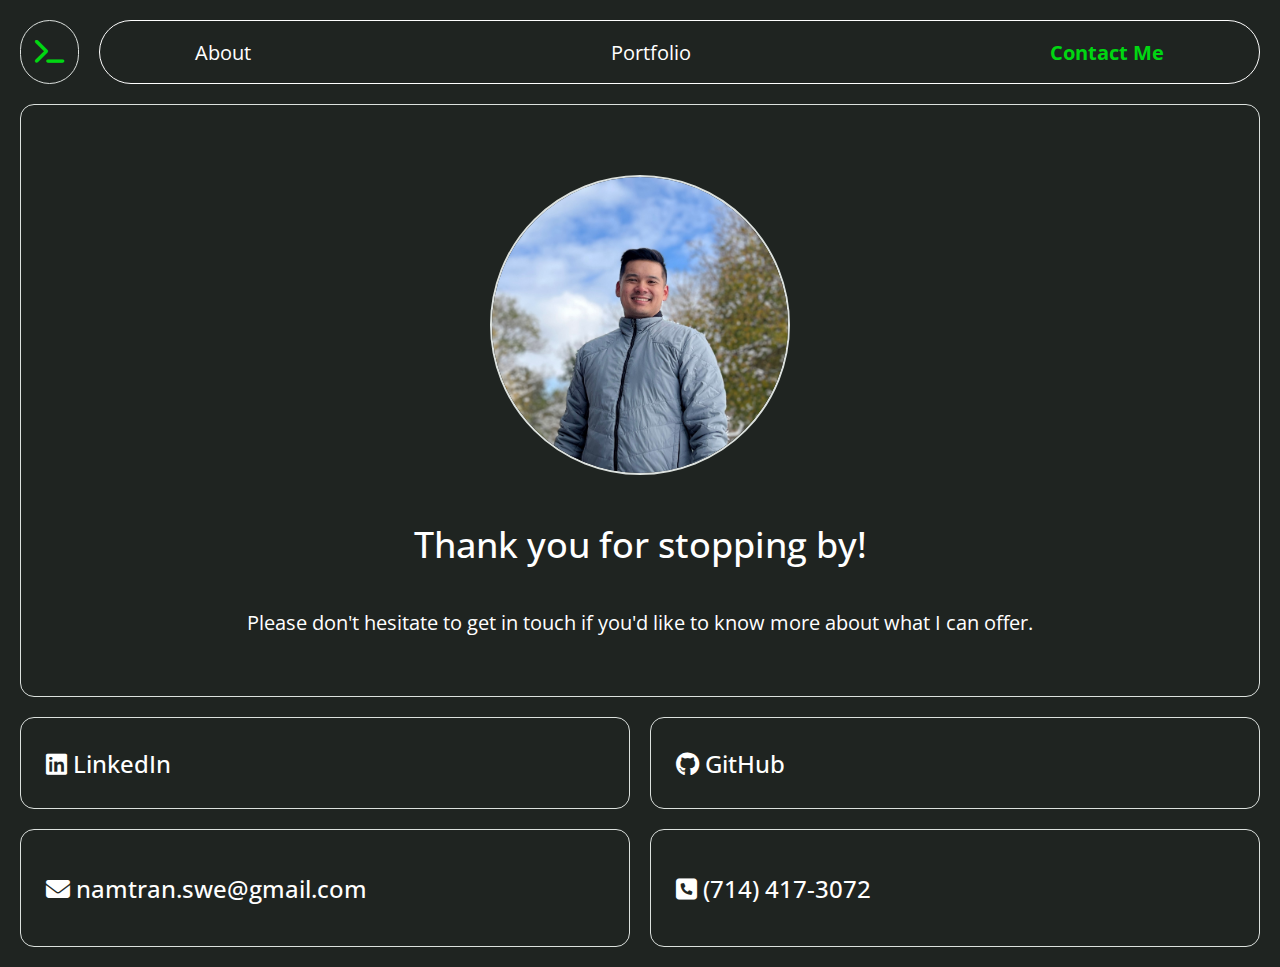
==== contact.html @ c4665171 "added contact page and removed unnecessary images" ====
<!DOCTYPE html>
<html lang="en">
<head>
    <meta charset="UTF-8">
    <meta name="viewport" content="width=device-width, initial-scale=1.0">
    <link rel="stylesheet" href="https://cdnjs.cloudflare.com/ajax/libs/font-awesome/6.5.2/css/all.min.css">
    <link rel="stylesheet" href="styles.css">
    <title>Contact Me | Nam Tran</title>
</head>
<body>

    <nav>
        <div class="logo">
            <i class="fa-solid fa-terminal"></i>
        </div>
        <div class="links">
            <a href="index.html">About</a>
            <a href="#">Portfolio</a>
            <a href="contact.html" class="desktop-content active">Contact Me</a>
            <a href="contact.html" class="mobile-content active">Contact</a>
        </div>
    </nav>
    
    <div class="contact">
        <div class="contact-picture">
            <img src="assets/IMG_9115.jpg" alt="contact picture">
        </div>
        <h2>Thank you for stopping by!</h2>
        <p>Please don't hesitate to get in touch if you'd like to know more about what I can offer.</p>
    </div>

    <div class="methods">
        <div class="item">
            <a href="https://www.linkedin.com/in/namtran-swe" target="_blank"><i class="fa-brands fa-linkedin"></i> LinkedIn</a>
        </div>
        <div class="item">
            <a href="https://github.com/namtran-swe" target="_blank"><i class="fa-brands fa-github"></i> GitHub</a>
        </div>
        <div class="item">
            <div class="non-link" id="email-contact"><i class="fa-solid fa-envelope"></i> namtran.swe@gmail.com</div>
        </div>
        <div class="item">
            <div class="non-link" id="phone-contact"><i class="fa-solid fa-square-phone"></i> (714) 417-3072</div>
        </div>
    </div>

    <script src="script.js"></script>
</body>
</html>
---- styles.css ----
@import url('https://fonts.googleapis.com/css2?family=Open+Sans:ital,wght@0,300..800;1,300..800&display=swap');


:root {
    --eerie-black: #1F2421;
    --caribbean-current: #216869;
    --tiffany-blue: #83C6C7;
    --jungle-green: #49A078;
    --cambridge-blue: #9CC5A1;
    --platinum: #DCE1DE;

    --lime-green: #00D712;
}

* {
    margin: 0;
    padding: 0;
    box-sizing: border-box;
    font-family: "Open Sans", sans-serif;
}

.desktop-content {
    display: block;
}

.mobile-content {
    display: none;
}

a {
    text-decoration: none;
    color: #fff;
    transition: all 0.3s ease;
}

a:hover {
    color: var(--lime-green);
}

body {
    background: var(--eerie-black);
    padding: 20px;
    animation: fadeInAnimation ease 2s;
}

nav {
    display: flex;
    gap: 20px;
}

nav .logo {
    height: 64px;
    width: 64px;
    background: var(--eerie-black);
    border: 1px solid var(--platinum);
    border-radius: 48px;
    display: flex;
    align-items: center;
    justify-content: center;
}

nav .logo {
    font-size: 26px;
    color: var(--lime-green);
}

nav .links {
    height: 64px;
    display: flex;
    align-items: center;
    justify-content: space-between;
    width: 100%;
    padding: 0 95px;
    background: var(--eerie-black);
    border: 1px solid #fff;
    border-radius: 48px;
}

nav .links a {
    font-size: 20px;
}

nav .links a.active {
    font-weight: bold;
    color: var(--lime-green);
}

.about {
    display: flex;
    align-items: center;
    justify-content: space-between;
    padding: 60px 42px;
    background: var(--eerie-black);
    border: 1px solid var(--platinum);
    border-radius: 14px;
    margin-top: 20px;
}

.about .left h3 {
    color: #fff;
    font-size: 24px;
    font-weight: 400;
}

.about .left .info {
    margin-top: 70px;
    display: flex;
    flex-direction: column;
    gap: 20px;
}

.about .left .info h2 {
    font-size: 36px;
    color: #fff;
    font-weight: 500;
}

.about .left .info p {
    font-size: 20px;
    color: #fff;
}

.about .left .info .buttons {
    display: flex;
    gap: 14px;
}

.about .left .info .buttons button {
    font-size: 16px;
    padding: 6px 10px;
    border-radius: 7px;
    display: flex;
    align-items: center;
    gap: 8px;
    cursor: pointer;
    transition: all 0.3s ease;
}

.about .left .info .buttons button.hire {
    color: #fff;
    background: green;
    border: 1px solid var(--platinum);
}

.about .left .info .buttons button.hire:hover {
    background: var(--jungle-green);
}

.about .left .info .buttons button.email,
.about .left .info .buttons button.resume {
    color: #fff;
    border: 1px solid var(--platinum);
    background: var(--caribbean-current);
}

.about .left .info .buttons button.email:hover,
.about .left .info .buttons button.resume:hover {
    background: var(--tiffany-blue);
}

.about .right a.online, footer a.online {
    display: flex;
    align-items: center;
    justify-content: center;
    gap: 10px;
    background: black;
    border: 1px solid var(--platinum);
    padding: 4px 15px;
    border-radius: 14px;
    font-size: 13px;
}

.about .right a.online i, footer a.online i {
    color: green;
    font-size: 9px;
}

.about .right img {
    width: 200px;
    height: 200px;
    border-radius: 50%;
    border: 2px solid var(--platinum);
    object-fit: cover;
    margin-top: 10px;
}

.contact {
    display: flex;
    align-items: center;
    justify-content: space-between;
    padding: 60px 42px;
    background: var(--eerie-black);
    border: 1px solid var(--platinum);
    border-radius: 14px;
    margin-top: 20px;
    margin-bottom: 20px;
    flex-direction: column;
    gap: 40px;
}

.contact .contact-picture img {
    width: 300px;
    height: 300px;
    border-radius: 50%;
    border: 2px solid var(--platinum);
    object-fit: cover;
    margin-top: 10px;
}

.contact h2 {
    color: #fff;
    font-size: 36px;
    font-weight: 500;
}

.contact p {
    font-size: 20px;
    color: #fff;
}

.works {
    display: flex;
    gap: 20px;
    margin-top: 20px;
}

.works .left {
    flex: 1;
    background: var(--eerie-black);
    padding: 60px 40px;
    border-radius: 14px;
    border: 1px solid var(--platinum);
}

.works .left h3 {
    color: white;
    font-weight: 500;
    display: flex;
    align-items: center;
    gap: 10px;
    font-size: 24px;
}

.works .left h3 i {
    font-size: 8px;
}

.works .left .works-list {
    margin-top: 70px;
    display: flex;
    flex-direction: column;
    gap: 36px;
}

.works .left .works-list .item {
    display: flex;
    align-items: center;
    justify-content: space-between;
}

.works .left .works-list .item .work-info h5 {
    color: #fff;
    font-size: 24px;
    font-weight: 500;
}

.works .left .works-list .item .work-info h5.active {
    color: var(--lime-green);
}

.works .left .works-list .item .work-info p {
    margin-top: 12px;
    color: var(--platinum);
    font-size: 20px;
}

.works .left .works-list .item > p {
    font-size: 20px;
    color: var(--platinum);
}

.works .right,
.methods {
    flex: 1;
    display: grid;
    grid-template-columns: 1fr 1fr;
    grid-template-rows: 40% auto;
    gap: 20px;
}

.works .right .item:first-child {
    grid-column: span 2;
}

.works .right .item,
.methods .item {
    display: flex;
    flex-direction: column;
    justify-content: center;
    gap: 30px;
    padding: 35px 25px;
    background: var(--eerie-black);
    border: 1px solid var(--platinum);
    border-radius: 14px;
    cursor: pointer;
    transition: all 0.3s ease;
}

.works .right .item:hover,
.methods .item .non-link:hover {
    color: var(--lime-green);
}

.works .right .item a,
.methods .item a,
.methods .item .non-link {
    font-size: 24px;
    font-weight: 500;
}

.methods .item .non-link {
    color: #fff;
}

.works .right .item > p {
    color: var(--platinum);
    font-size: 17px;
    line-height: 26px;
}

.works .right .item:not(:first-child) {
    gap: 14px;
}

.works .right .item:not(:first-child) a {
    font-size: 18px;
}

.works .right .item:not(:first-child) p {
    font-size: 15px;
}

.works .left .works-list .item > p {
    text-align: right;
}

footer {
    margin-top: 20px;
    display: flex;
    align-items: center;
    justify-content: space-between;
    background: var(--eerie-black);
    border: 1px solid var(--platinum);
    padding: 45px;
    border-radius: 14px;
}

footer > a {
    font-size: 24px;
    font-weight: 500;
}

footer .socials {
    display: flex;
    align-items: center;
    gap: 25px;
}

footer .socials a {
    font-size: 20px;
    font-weight: 500;
}

@keyframes fadeInAnimation {
    0% {
        opacity: 0;
    }
    100% {
        opacity: 1;
    }
}

@media screen and (max-width: 1220px) {
    .about {
        padding: 60px 30px;
    }

    .works {
        flex-direction: column;
    }

    .works .left, 
    .works .right .item,
    footer {
        padding: 40px 30px;
    }

    .works .right,
    .methods {
        grid-template-rows: auto auto;
    }
}

@media screen and (max-width: 992px) {
    nav .links {
        padding: 0 40px;
    }

    .methods .item a,
    .methods .item .non-link {
        font-size: 22px;
    }

    footer > a {
        font-size: 20px;
    }

    footer .socials a {
        font-size: 16px;
    }
}

@media screen and (max-width: 768px) {
    nav .links a {
        font-size: 16px;
    }

    .about {
        flex-direction: column-reverse;
        gap: 20px;
        padding: 30px;
    }

    .about .left .info {
        margin-top: 30px;
    }

    .about .right img {
        margin-top: 20px;
    }

    .methods .item a,
    .methods .item .non-link {
        font-size: 18px;
    }

    footer {
        display: none;
    }
}

@media screen and (max-width: 576px) {
    .about .left .info h2 {
        font-size: 30px;
    }

    .about .left .info p,
    .works .left .works-list .item .work-info p,
    .works .left .works-list .item > p {
        font-size: 16px;
    }

    .about .left .info .buttons button {
        font-size: 14px;
    }

    .works .left .works-list {
        margin-top: 40px;
    }

    .works .left .works-list .item .work-info {
        max-width: 320px;
    }

    .works .left .works-list .item .work-info h5,
    .works .right .item a {
        font-size: 20px;
    }

    .works .right .item > p,
    .works .right .item:not(:first-child) a {
        font-size: 14px;
    }

    .works .right .item:not(:first-child) p {
        font-size: 13px;
    }

    .methods {
        display: flex;
        flex-wrap: wrap;
    }

    .methods > :nth-child(-n+2) {
        flex: 1;
        flex-direction: row;
    }

    .methods > :nth-last-child(-n+2) {
        flex: 1;
        display: flex;
        flex-direction: column;
    }

    .methods .item .non-link {
        min-width: 355px;
    }

    .methods .item a,
    .methods .item .non-link {
        font-size: 20px;
    }
}

@media screen and (max-width: 480px) {
    nav .links {
        padding: 0 30px;
    }

    .about .left h3 {
        font-size: 18px;
    }

    .about .left .info {
        margin: 20px 0 0;
    }

    .about .left .info h2 {
        font-size: 26px;
    }

    .about .left .info .buttons button {
        font-size: 13px;
    }

    .works .left,
    .works .right .item:first-child {
        padding: 38px 28px;
    }

    .works .left .works-list .item .work-info {
        max-width: 175px;
    }

    .works .left h3,
    .works .right .item:first-child a {
        font-size: 18px;
    }

    .works .left .works-list .item .work-info h5 {
        font-size: 15px;
    }

    .about .left .info p,
    .works .left .works-list .item .work-info p,
    .works .left .works-list .item p {
        font-size: 13px;
    }

    .works .left .works-list .item > p {
        max-width: 130px;
    }

    .works .right .item.item:not(:first-child) {
        padding: 30px 25px;
    }

    .works .right .item > p,
    .works .right .item:not(:first-child) a {
        font-size: 13px;
    }

    .works .right .item:not(:first-child) p {
        font-size: 12px;
    }

    .methods .item .non-link {
        min-width: 250px;
    }
}


@media screen and (max-width: 415px) {
    nav .links {
        padding: 0 25px;
        font-size: 15px;
    }

    .contact .contact-picture img {
        width: 200px;
        height: 200px;
    }

    .methods .item a,
    .methods .item .non-link {
        font-size: 16px;
    }

    .methods .item .non-link {
        min-width: 200px;
    }

    .desktop-content {
        display: none;
    }

    .mobile-content {
        display: block;
    }
}
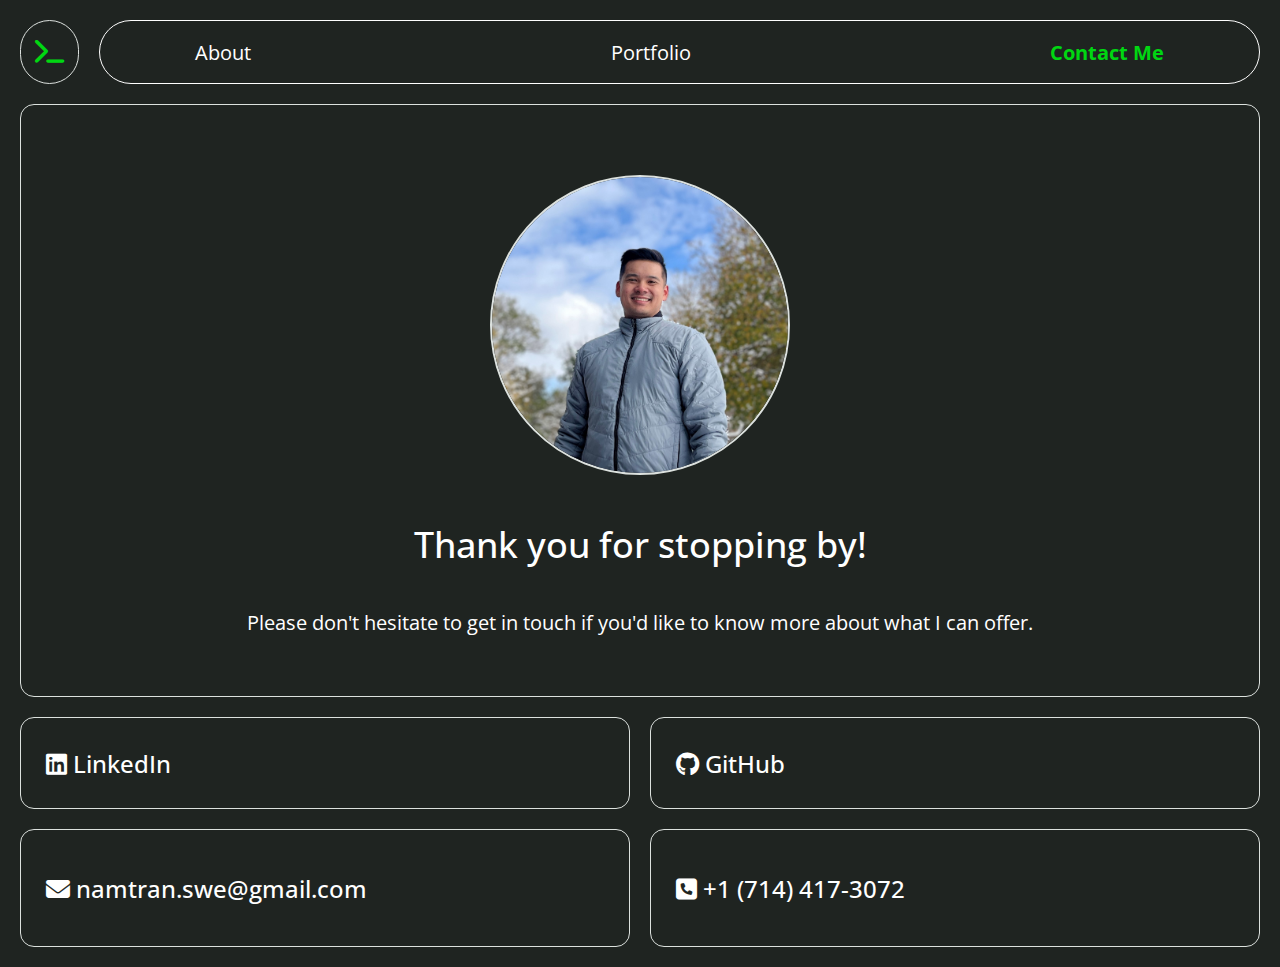
==== commit 9dd72617: "reworked portfolio page for web and mobile" ====
--- a/contact.html
+++ b/contact.html
@@ -15,7 +15,7 @@
         </div>
         <div class="links">
             <a href="index.html">About</a>
-            <a href="#">Portfolio</a>
+            <a href="portfolio.html">Portfolio</a>
             <a href="contact.html" class="desktop-content active">Contact Me</a>
             <a href="contact.html" class="mobile-content active">Contact</a>
         </div>
@@ -40,7 +40,7 @@
             <div class="non-link" id="email-contact"><i class="fa-solid fa-envelope"></i> namtran.swe@gmail.com</div>
         </div>
         <div class="item">
-            <div class="non-link" id="phone-contact"><i class="fa-solid fa-square-phone"></i> (714) 417-3072</div>
+            <div class="non-link" id="phone-contact"><i class="fa-solid fa-square-phone"></i> +1 (714) 417-3072</div>
         </div>
     </div>
 
--- a/styles.css
+++ b/styles.css
@@ -27,6 +27,24 @@
     display: none;
 }
 
+.show-all {
+    display: block;
+    text-overflow: clip;
+    overflow: visible;
+    margin-top: 20px;
+}
+
+.shorten {
+    margin-top: 20px;
+    font-size: 13px;
+    display: -webkit-box;
+    text-overflow: ellipsis;
+    overflow: hidden;
+    -webkit-box-orient: vertical;
+    -webkit-line-clamp: 3;
+    line-clamp: 3;
+}
+
 a {
     text-decoration: none;
     color: #fff;
@@ -85,7 +103,8 @@
     color: var(--lime-green);
 }
 
-.about {
+.about,
+.intro {
     display: flex;
     align-items: center;
     justify-content: space-between;
@@ -109,23 +128,34 @@
     gap: 20px;
 }
 
-.about .left .info h2 {
+.intro .left {
+    display: flex;
+    flex-direction: column;
+    gap: 20px;
+    max-width: 80%;
+}
+
+.about .left .info h2,
+.intro .left h2 {
     font-size: 36px;
     color: #fff;
     font-weight: 500;
 }
 
-.about .left .info p {
+.about .left .info p,
+.intro .left p {
     font-size: 20px;
     color: #fff;
 }
 
-.about .left .info .buttons {
+.about .left .info .buttons,
+.container .portfolio .port-item .item-buttons {
     display: flex;
     gap: 14px;
 }
 
-.about .left .info .buttons button {
+.about .left .info .buttons button,
+.container .portfolio .port-item .item-buttons button {
     font-size: 16px;
     padding: 6px 10px;
     border-radius: 7px;
@@ -136,29 +166,34 @@
     transition: all 0.3s ease;
 }
 
-.about .left .info .buttons button.hire {
+.about .left .info .buttons button.hire,
+.container .portfolio .port-item .item-buttons button.source {
     color: #fff;
     background: green;
     border: 1px solid var(--platinum);
 }
 
-.about .left .info .buttons button.hire:hover {
+.about .left .info .buttons button.hire:hover,
+.container .portfolio .port-item .item-buttons button.source:hover {
     background: var(--jungle-green);
 }
 
 .about .left .info .buttons button.email,
-.about .left .info .buttons button.resume {
+.about .left .info .buttons button.resume,
+.container .portfolio .port-item .item-buttons button.expand {
     color: #fff;
     border: 1px solid var(--platinum);
     background: var(--caribbean-current);
 }
 
 .about .left .info .buttons button.email:hover,
-.about .left .info .buttons button.resume:hover {
+.about .left .info .buttons button.resume:hover,
+.container .portfolio .port-item .item-buttons button.expand:hover {
     background: var(--tiffany-blue);
 }
 
-.about .right a.online, footer a.online {
+.about .right a.online,
+footer a.online {
     display: flex;
     align-items: center;
     justify-content: center;
@@ -170,9 +205,22 @@
     font-size: 13px;
 }
 
-.about .right a.online i, footer a.online i {
+.about .right a.online i,
+footer a.online i {
     color: green;
     font-size: 9px;
+}
+
+.intro .right a.online {
+    display: flex;
+    align-items: center;
+    justify-content: center;
+    gap: 10px;
+    background: black;
+    border: 1px solid var(--platinum);
+    padding: 10px 30px;
+    border-radius: 14px;
+    font-size: 16px;
 }
 
 .about .right img {
@@ -184,6 +232,88 @@
     margin-top: 10px;
 }
 
+.container {
+    display: flex;
+    align-items: center;
+    justify-content: space-evenly;
+    /*padding: 60px 30px;*/
+    background: var(--eerie-black);
+    /*border: 1px solid var(--platinum);
+    border-radius: 14px;
+    margin-top: 20px;*/
+}
+
+.container .portfolio {
+    display: block;
+    align-items: center;
+}
+
+.container .portfolio .port-item {
+    display: flex;
+    flex-direction: row;
+    justify-content: space-between;
+    background: var(--eerie-black);
+    border: 1px solid var(--platinum);
+    border-radius: 14px;
+    margin: 50px auto;
+    width: 90%;
+    box-shadow: 0 5px 32px var(--caribbean-current);
+    cursor: pointer;
+    transition: all 0.3s ease;
+}
+
+.container .portfolio .port-item img {
+    width: 400px;
+    height: 100%;
+    border: 2px solid var(--platinum);
+    border-radius: 14px;
+    object-fit: cover;
+    object-position: top;
+}
+
+.container .portfolio .port-item .desc-col {
+    display: flex;
+    flex-direction: column;
+}
+
+.container .portfolio .port-item .desc-col .item-info {
+    color: #fff;
+    margin-top: 30px;
+    padding: 0 45px;
+}
+
+.container .portfolio .port-item .desc-col .item-info h4 {
+    font-size: 30px;
+}
+
+.container .portfolio .port-item .desc-col .item-info p:first-of-type {
+    font-size: 20px;
+    font-weight: 300;
+}
+
+.container .portfolio .port-item .desc-col .item-info p:last-of-type {
+    font-size: 16px;
+    font-weight: 200;
+    font-style: italic;
+    color: var(--lime-green);
+    margin-top: 25px;
+}
+
+.container .portfolio .port-item .item-buttons {
+    margin: auto 45px 35px auto;
+}
+
+.container .portfolio .port-item .item-buttons button {
+    font-size: 18px;
+    padding: 10px 14px;
+    border-radius: 7px;
+    display: flex;
+    align-items: center;
+    gap: 8px;
+    cursor: pointer;
+    transition: all 0.3s ease;
+}
+
 .contact {
     display: flex;
     align-items: center;
@@ -399,6 +529,29 @@
     .methods {
         grid-template-rows: auto auto;
     }
+
+    .container .portfolio .port-item img {
+        width: 300px;
+        height: 100%;
+    }
+
+    .container .portfolio .port-item .desc-col .item-info h4 {
+        font-size: 24px;
+    }
+
+    .container .portfolio .port-item .desc-col .item-info p:first-of-type {
+        font-size: 16px;
+        font-weight: 200;
+    }
+
+    .container .portfolio .port-item .desc-col .item-info p:last-of-type {
+        font-size: 14px;
+    }
+
+    .container .portfolio .port-item .item-buttons button {
+        font-size: 14px;
+        padding: 6px 10px;
+    }
 }
 
 @media screen and (max-width: 992px) {
@@ -431,6 +584,15 @@
         padding: 30px;
     }
 
+    .intro {
+        padding: 20px;
+    }
+
+    .intro .left h2,
+    .intro .left p {
+        margin-top: 10px;
+    }
+
     .about .left .info {
         margin-top: 30px;
     }
@@ -444,19 +606,44 @@
         font-size: 18px;
     }
 
+    .intro {
+        flex-direction: column;
+        gap: 40px;
+    }
+
+    .shorten {
+        -webkit-line-clamp: 5;
+        line-clamp: 5;
+    }
+
+    .container .portfolio .port-item {
+        flex-direction: column;
+    }
+
+    .container .portfolio .port-item img {
+        height: 400px;
+        width: 100%;
+    }
+
+    .container .portfolio .port-item .item-buttons {
+        margin: 50px 45px 35px auto;
+    }
+
     footer {
         display: none;
     }
 }
 
 @media screen and (max-width: 576px) {
-    .about .left .info h2 {
+    .about .left .info h2,
+    .intro .left h2 {
         font-size: 30px;
     }
 
     .about .left .info p,
     .works .left .works-list .item .work-info p,
-    .works .left .works-list .item > p {
+    .works .left .works-list .item > p,
+    .intro .left p {
         font-size: 16px;
     }
 
@@ -574,8 +761,30 @@
         font-size: 12px;
     }
 
+    .contact h2 {
+        font-size: 28px;
+        padding: 10px;
+    }
+
+    .contact p {
+        font-size: 16px;
+        padding: 10px;
+    }
+
     .methods .item .non-link {
         min-width: 250px;
+    }
+
+    .container .portfolio .port-item .desc-col .item-info h4 {
+        font-size: 20px;
+    }
+
+    .container .portfolio .port-item .desc-col .item-info p:first-of-type {
+        font-size: 14px;
+    }
+
+    .container .portfolio .port-item .desc-col .item-info p:last-of-type {
+        font-size: 12px;
     }
 }
 
